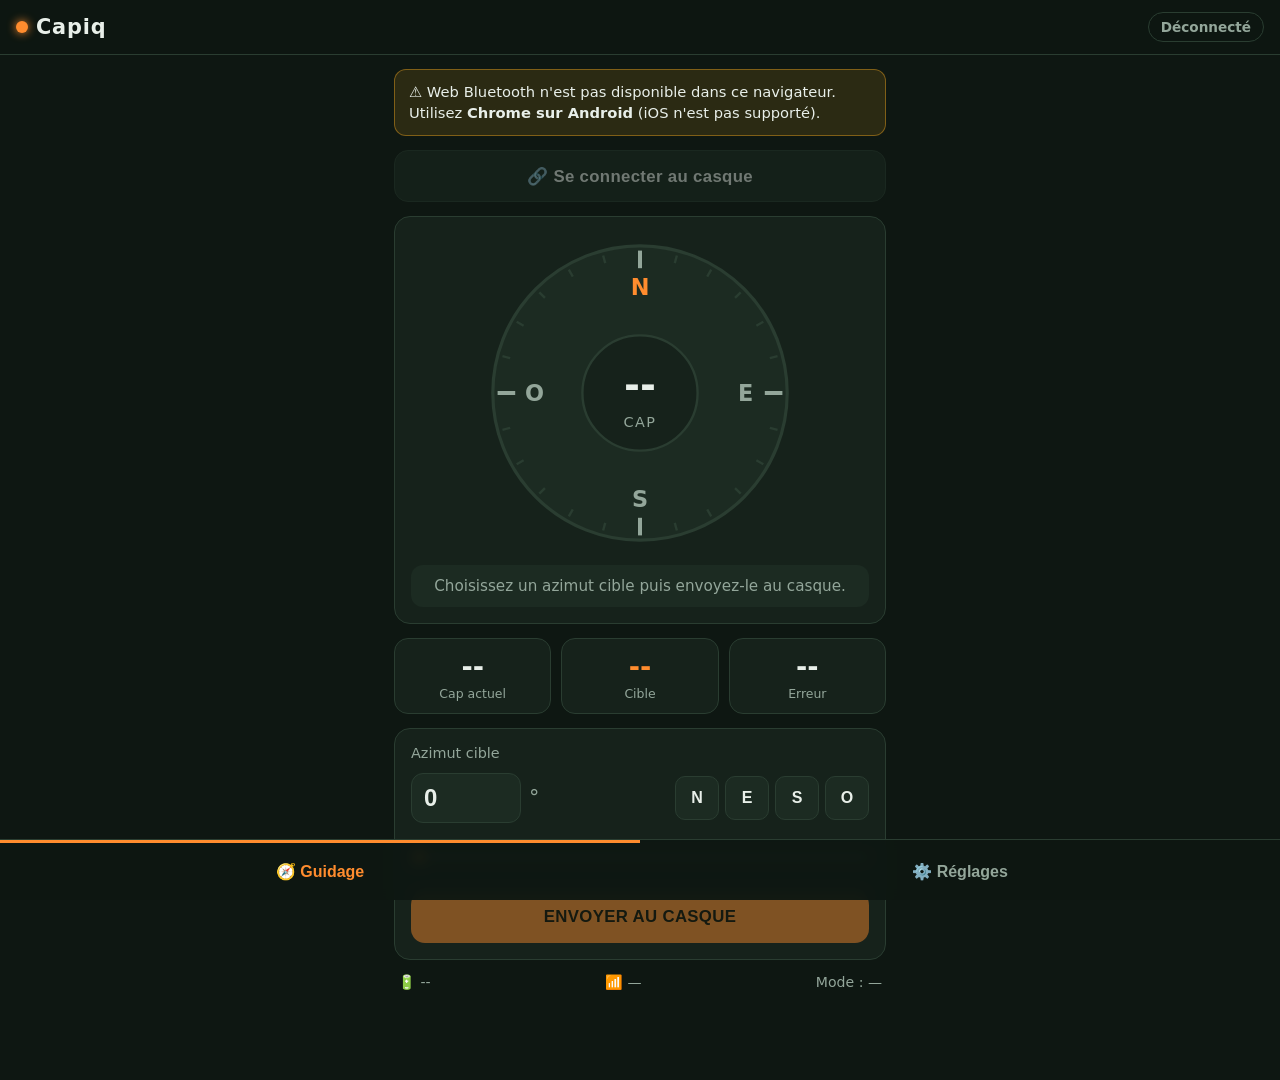
==== webapp/index.html @ d74240b7 "Initial commit: CapIQ firmware, webapp, and GitHub Pages workflow" ====
<!DOCTYPE html>
<html lang="fr">
<head>
  <meta charset="UTF-8">
  <meta name="viewport" content="width=device-width, initial-scale=1, viewport-fit=cover">
  <meta name="description" content="Capiq — guidage directionnel forestier. Configuration d'azimut et suivi temps réel du casque via Bluetooth.">
  <meta name="theme-color" content="#0e1712">
  <title>Capiq</title>
  <link rel="manifest" href="manifest.json">
  <link rel="icon" href="icons/icon-192.png">
  <link rel="apple-touch-icon" href="icons/icon-192.png">
  <link rel="stylesheet" href="css/style.css">
</head>
<body>

<header class="app-header">
  <div class="brand"><span class="brand-dot"></span> Capiq</div>
  <div class="status-pill" id="connection-pill" data-state="off">Déconnecté</div>
</header>

<main class="container">

  <!-- ================= VUE GUIDAGE ================= -->
  <section id="view-guidage" class="view active">

    <div class="banner warn hidden" id="bt-unsupported">
      ⚠️ Web Bluetooth n'est pas disponible dans ce navigateur.
      Utilisez <strong>Chrome sur Android</strong> (iOS n'est pas supporté).
    </div>
    <div class="banner info hidden" id="offline-banner">
      📴 Hors ligne — l'application reste pleinement fonctionnelle.
    </div>

    <button id="btn-connect" class="btn btn-secondary btn-block">🔗 Se connecter au casque</button>

    <div class="card compass-card">
      <svg id="compass-dial" viewBox="0 0 200 200" role="img"
           aria-label="Cadran boussole : cap actuel et azimut cible"></svg>
      <div id="direction-banner" class="direction-banner muted">
        Choisissez un azimut cible puis envoyez-le au casque.
      </div>
    </div>

    <div class="stats-row">
      <div class="stat">
        <div class="stat-value" id="stat-heading">--</div>
        <div class="stat-label">Cap actuel</div>
      </div>
      <div class="stat">
        <div class="stat-value accent" id="stat-target">--</div>
        <div class="stat-label">Cible</div>
      </div>
      <div class="stat">
        <div class="stat-value" id="stat-error">--</div>
        <div class="stat-label">Erreur</div>
      </div>
    </div>

    <div class="card">
      <label class="field-label" for="target-number">Azimut cible</label>
      <div class="target-row">
        <input type="number" id="target-number" inputmode="decimal"
               min="0" max="360" step="0.5" value="0">
        <span class="unit">°</span>
        <div class="cardinal-hints">
          <button class="chip" data-az="0">N</button>
          <button class="chip" data-az="90">E</button>
          <button class="chip" data-az="180">S</button>
          <button class="chip" data-az="270">O</button>
        </div>
      </div>
      <input type="range" id="target-slider" min="0" max="359" step="1" value="0"
             aria-label="Curseur azimut cible">
      <button id="send-target" class="btn btn-primary btn-block" disabled>
        ENVOYER AU CASQUE
      </button>
    </div>

    <div class="meta-row">
      <span id="battery-meta">🔋 --</span>
      <span id="signal-meta">📶 —</span>
      <span id="mode-meta">Mode : —</span>
    </div>

  </section>

  <!-- ================= VUE RÉGLAGES ================= -->
  <section id="view-reglages" class="view">

    <div class="card">
      <h2>Guidage LED</h2>
      <div class="setting">
        <label for="set-deadzone">Zone morte (aligné) <output id="val-deadzone">±2°</output></label>
        <input type="range" id="set-deadzone" min="0" max="10" step="0.5" value="2">
      </div>
      <div class="setting">
        <label for="set-brightness">Luminosité <output id="val-brightness">60 %</output></label>
        <input type="range" id="set-brightness" min="0" max="100" step="5" value="60">
      </div>
      <div class="setting">
        <label for="set-rate">Rafraîchissement <output id="val-rate">5 Hz</output></label>
        <input type="range" id="set-rate" min="1" max="10" step="1" value="5">
      </div>
    </div>

    <div class="card">
      <h2>Orientation</h2>
      <div class="setting">
        <label for="set-offset">Offset azimut (correction de montage)</label>
        <div class="target-row">
          <input type="number" id="set-offset" inputmode="decimal"
                 min="-180" max="180" step="0.5" value="0">
          <span class="unit">°</span>
        </div>
        <p class="hint">Ajoutez une correction fixe si le cap affiché est décalé
        par rapport à une boussole de référence.</p>
      </div>
      <button id="btn-apply-settings" class="btn btn-primary btn-block" disabled>
        Appliquer au casque
      </button>
      <p class="hint">Les réglages sont sauvegardés sur le téléphone et renvoyés
      automatiquement au casque à chaque connexion.</p>
    </div>

    <div class="card">
      <h2>Calibration du capteur</h2>
      <button id="btn-cal-imu" class="btn btn-secondary btn-block" disabled>
        Calibrer gyroscope (casque immobile, ~5 s)
      </button>
      <button id="btn-cal-mag" class="btn btn-secondary btn-block" disabled>
        Calibrer boussole (dessiner des 8, ~20 s)
      </button>
      <p class="hint" id="cal-status">Connectez-vous au casque pour lancer une calibration.
      À faire au premier montage, puis à chaque changement de position des composants
      sur la casquette. S'éloigner de tout métal (véhicule, scie).</p>
    </div>

    <div class="card">
      <h2>À propos</h2>
      <p class="hint">Application : <span id="about-app">0.1.0</span><br>
      Firmware casque : <span id="about-fw">—</span></p>
      <button id="btn-install" class="btn btn-secondary btn-block hidden">
        📲 Installer sur l'écran d'accueil
      </button>
    </div>

  </section>
</main>

<nav class="tabbar">
  <button class="tab active" data-view="guidage">🧭 Guidage</button>
  <button class="tab" data-view="reglages">⚙️ Réglages</button>
</nav>

<div id="toast" class="toast hidden" role="status"></div>

<noscript><p class="banner warn">Capiq nécessite JavaScript.</p></noscript>
<script type="module" src="src/app.js"></script>
</body>
</html>
---- webapp/css/style.css ----
/* ============================================================
   Capiq V0.1 — thème sombre "forêt"
   Conçu pour un téléphone en extérieur : gros caractères,
   fort contraste, cibles tactiles >= 48 px (gants).
   ============================================================ */

:root {
  --bg: #0e1712;
  --panel: #16221b;
  --panel-2: #1c2b22;
  --border: #2a3d31;
  --text: #e8efe9;
  --muted: #93a69a;
  --accent: #ff8c2e;        /* orange cible */
  --accent-dark: #d96f15;
  --ok: #3ecf6f;
  --warn: #ffb020;
  --err: #ff5252;
}

* { box-sizing: border-box; margin: 0; padding: 0; }

html { -webkit-text-size-adjust: 100%; }

body {
  font-family: system-ui, -apple-system, "Segoe UI", Roboto, sans-serif;
  background: var(--bg);
  color: var(--text);
  min-height: 100vh;
  padding-bottom: calc(76px + env(safe-area-inset-bottom));
}

/* ---------- En-tête ---------- */
.app-header {
  position: sticky;
  top: 0;
  z-index: 10;
  display: flex;
  align-items: center;
  justify-content: space-between;
  padding: 12px 16px;
  padding-top: calc(12px + env(safe-area-inset-top));
  background: rgba(14, 23, 18, 0.92);
  backdrop-filter: blur(6px);
  border-bottom: 1px solid var(--border);
}

.brand {
  font-size: 1.3rem;
  font-weight: 700;
  letter-spacing: 0.04em;
  display: flex;
  align-items: center;
  gap: 8px;
}

.brand-dot {
  width: 12px;
  height: 12px;
  border-radius: 50%;
  background: var(--accent);
  box-shadow: 0 0 10px var(--accent);
}

.status-pill {
  font-size: 0.85rem;
  font-weight: 600;
  padding: 6px 12px;
  border-radius: 999px;
  border: 1px solid var(--border);
  color: var(--muted);
}
.status-pill[data-state="on"]  { color: #06130a; background: var(--ok); border-color: var(--ok); }
.status-pill[data-state="wait"] { color: #131003; background: var(--warn); border-color: var(--warn); }

/* ---------- Structure ---------- */
.container {
  max-width: 520px;
  margin: 0 auto;
  padding: 14px;
  display: flex;
  flex-direction: column;
  gap: 14px;
}

.view { display: none; flex-direction: column; gap: 14px; }
.view.active { display: flex; }

.card {
  background: var(--panel);
  border: 1px solid var(--border);
  border-radius: 16px;
  padding: 16px;
  display: flex;
  flex-direction: column;
  gap: 12px;
}

.card h2 { font-size: 1rem; color: var(--muted); font-weight: 600; }

.hidden { display: none !important; }

/* ---------- Bannières ---------- */
.banner {
  padding: 12px 14px;
  border-radius: 12px;
  font-size: 0.92rem;
  line-height: 1.4;
}
.banner.warn { background: rgba(255, 176, 32, 0.12); border: 1px solid rgba(255, 176, 32, 0.4); }
.banner.info { background: rgba(147, 166, 154, 0.1); border: 1px solid var(--border); color: var(--muted); }

/* ---------- Boussole ---------- */
.compass-card { align-items: center; }

#compass-dial {
  width: min(76vw, 320px);
  height: auto;
  touch-action: none;   /* le doigt pilote le cadran, pas le défilement */
  user-select: none;
}

.direction-banner {
  width: 100%;
  text-align: center;
  font-size: 1.15rem;
  font-weight: 700;
  padding: 12px;
  border-radius: 12px;
  background: var(--panel-2);
}
.direction-banner.muted { color: var(--muted); font-weight: 500; font-size: 0.95rem; }
.direction-banner.ok    { color: #06130a; background: var(--ok); }
.direction-banner.turn  { color: #131003; background: var(--warn); }

/* ---------- Statistiques ---------- */
.stats-row { display: grid; grid-template-columns: 1fr 1fr 1fr; gap: 10px; }

.stat {
  background: var(--panel);
  border: 1px solid var(--border);
  border-radius: 14px;
  padding: 12px 8px;
  text-align: center;
}

.stat-value {
  font-size: 1.7rem;
  font-weight: 800;
  font-variant-numeric: tabular-nums;
}
.stat-value.accent { color: var(--accent); }
.stat-label { font-size: 0.78rem; color: var(--muted); margin-top: 4px; }

/* ---------- Saisie de cible ---------- */
.field-label { font-size: 0.9rem; color: var(--muted); }

.target-row { display: flex; align-items: center; gap: 8px; }

input[type="number"] {
  width: 110px;
  font-size: 1.5rem;
  font-weight: 700;
  padding: 10px 12px;
  border-radius: 12px;
  border: 1px solid var(--border);
  background: var(--panel-2);
  color: var(--text);
  font-variant-numeric: tabular-nums;
}

.unit { font-size: 1.3rem; color: var(--muted); }

.cardinal-hints { display: flex; gap: 6px; margin-left: auto; }

.chip {
  min-width: 44px;
  min-height: 44px;
  border-radius: 10px;
  border: 1px solid var(--border);
  background: var(--panel-2);
  color: var(--text);
  font-size: 1rem;
  font-weight: 700;
  cursor: pointer;
}
.chip:active { background: var(--accent); color: #131003; }

input[type="range"] {
  width: 100%;
  height: 44px;
  accent-color: var(--accent);
}

/* ---------- Boutons ---------- */
.btn {
  min-height: 52px;
  border-radius: 14px;
  border: none;
  font-size: 1.05rem;
  font-weight: 700;
  letter-spacing: 0.02em;
  cursor: pointer;
  transition: transform 0.06s ease, opacity 0.2s;
}
.btn:active { transform: scale(0.98); }
.btn:disabled { opacity: 0.45; cursor: not-allowed; }

.btn-block { width: 100%; }

.btn-primary { background: var(--accent); color: #131003; }
.btn-primary:not(:disabled):hover { background: var(--accent-dark); }

.btn-secondary {
  background: var(--panel-2);
  color: var(--text);
  border: 1px solid var(--border);
}

/* ---------- Méta ---------- */
.meta-row {
  display: flex;
  justify-content: space-between;
  gap: 8px;
  font-size: 0.88rem;
  color: var(--muted);
  padding: 0 4px;
}

/* ---------- Réglages ---------- */
.setting { display: flex; flex-direction: column; gap: 6px; }

.setting label {
  display: flex;
  justify-content: space-between;
  font-size: 0.92rem;
  color: var(--text);
}

.setting output { color: var(--accent); font-weight: 700; font-variant-numeric: tabular-nums; }

.hint { font-size: 0.82rem; color: var(--muted); line-height: 1.45; }

/* ---------- Barre d'onglets ---------- */
.tabbar {
  position: fixed;
  bottom: 0;
  left: 0;
  right: 0;
  display: flex;
  background: rgba(14, 23, 18, 0.96);
  backdrop-filter: blur(6px);
  border-top: 1px solid var(--border);
  padding-bottom: env(safe-area-inset-bottom);
  z-index: 10;
}

.tab {
  flex: 1;
  min-height: 60px;
  background: none;
  border: none;
  color: var(--muted);
  font-size: 1rem;
  font-weight: 600;
  cursor: pointer;
  border-top: 3px solid transparent;
}
.tab.active { color: var(--accent); border-top-color: var(--accent); }

/* ---------- Toast ---------- */
.toast {
  position: fixed;
  bottom: calc(84px + env(safe-area-inset-bottom));
  left: 50%;
  transform: translateX(-50%);
  max-width: 90vw;
  background: var(--panel-2);
  border: 1px solid var(--border);
  color: var(--text);
  padding: 12px 18px;
  border-radius: 12px;
  font-size: 0.95rem;
  box-shadow: 0 6px 24px rgba(0, 0, 0, 0.5);
  z-index: 20;
  animation: toast-in 0.2s ease;
}

@keyframes toast-in {
  from { opacity: 0; transform: translateX(-50%) translateY(8px); }
  to   { opacity: 1; transform: translateX(-50%) translateY(0); }
}
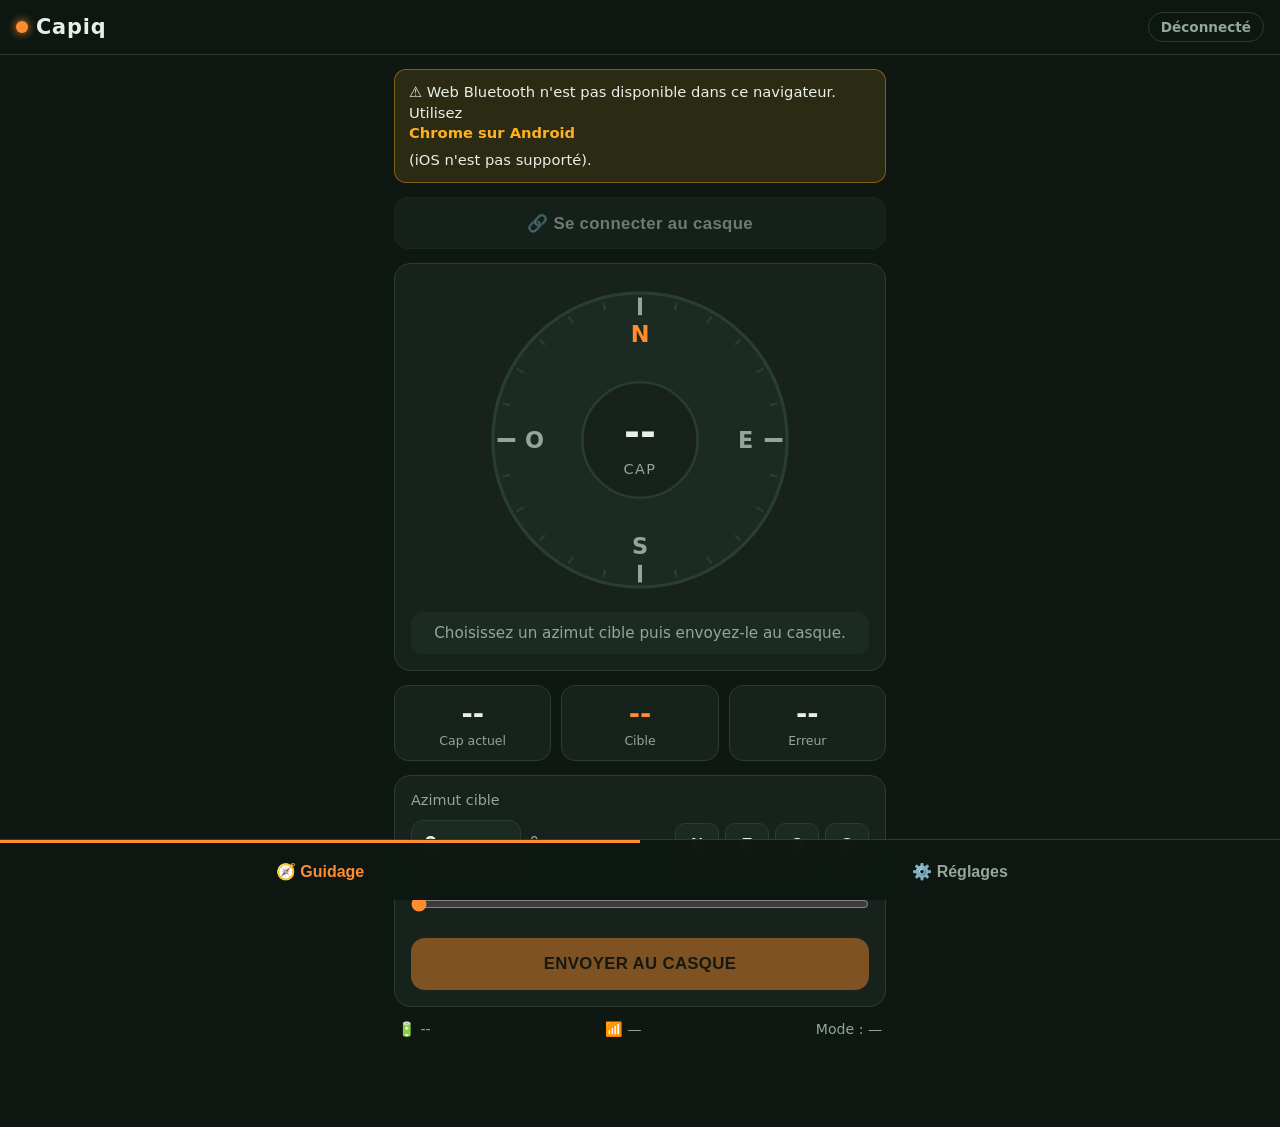
==== commit 663c9fc4: "feat(imu): mode degrade gyroscope seul pour les modules MPU-6500 Le module monte n'est pas un MPU-92" ====
--- a/webapp/index.html
+++ b/webapp/index.html
@@ -33,11 +33,34 @@
 
     <button id="btn-connect" class="btn btn-secondary btn-block">🔗 Se connecter au casque</button>
 
+    <div class="banner err hidden" id="connect-error">
+      <strong id="connect-error-title"></strong>
+      <p id="connect-error-advice"></p>
+      <button id="btn-connect-all" class="btn btn-secondary btn-block">
+        🔍 Afficher tous les appareils Bluetooth
+      </button>
+    </div>
+
     <div class="card compass-card">
       <svg id="compass-dial" viewBox="0 0 200 200" role="img"
            aria-label="Cadran boussole : cap actuel et azimut cible"></svg>
       <div id="direction-banner" class="direction-banner muted">
         Choisissez un azimut cible puis envoyez-le au casque.
+      </div>
+    </div>
+
+    <div class="banner warn hidden" id="relative-heading-notice">
+      <strong>Cap relatif — capteur sans boussole</strong>
+      <p>Le module ne possède pas de magnétomètre : le cap affiché n'est
+      <em>pas</em> un azimut vrai et dérive d'environ 2° par minute.
+      Orientez-vous avec une boussole, indiquez le cap réel ci-dessous,
+      puis recalez.</p>
+      <div class="target-row">
+        <input type="number" id="align-heading" inputmode="decimal"
+               min="0" max="359" step="1" value="0"
+               aria-label="Cap réel mesuré à la boussole">
+        <span class="unit">°</span>
+        <button id="btn-align" class="btn btn-secondary" disabled>Recaler</button>
       </div>
     </div>
 
@@ -136,6 +159,36 @@
     </div>
 
     <div class="card">
+      <h2>Dépannage Bluetooth</h2>
+      <p class="hint">
+        <strong>Ne jumelez pas Capiq dans les réglages Bluetooth d'Android.</strong>
+        Le casque n'utilise aucun appairage : le jumelage occupe la liaison et
+        empêche l'application de s'y connecter. Si Capiq figure déjà dans la
+        liste des appareils jumelés, choisissez <em>Oublier</em>.
+      </p>
+      <p class="hint">
+        Connexion toujours impossible ? Dans l'ordre :<br>
+        1. désactiver puis réactiver le Bluetooth du téléphone ;<br>
+        2. redémarrer le casque (débrancher/rebrancher) ;<br>
+        3. utiliser <em>Afficher tous les appareils Bluetooth</em> sur l'écran
+        Guidage si « Capiq » n'apparaît pas dans la liste ;<br>
+        4. vérifier qu'aucun autre téléphone n'est déjà connecté au casque.
+      </p>
+      <p class="hint">
+        <strong>Sur Android, si la liste du sélecteur reste vide</strong>, c'est
+        presque toujours l'un de ces deux points :<br>
+        • la <em>Localisation</em> (GPS) du téléphone est désactivée — Android
+        l'exige pour que Chrome puisse scanner en BLE, même sans usage du GPS ;<br>
+        • la permission <em>Appareils à proximité</em> est refusée à Chrome
+        (Paramètres → Applications → Chrome → Autorisations).
+      </p>
+      <button id="btn-diag" class="btn btn-secondary btn-block">
+        🩺 Lancer le diagnostic Bluetooth
+      </button>
+      <pre id="diag-output" class="diag hidden"></pre>
+    </div>
+
+    <div class="card">
       <h2>À propos</h2>
       <p class="hint">Application : <span id="about-app">0.1.0</span><br>
       Firmware casque : <span id="about-fw">—</span></p>
--- a/webapp/css/style.css
+++ b/webapp/css/style.css
@@ -109,6 +109,14 @@
 }
 .banner.warn { background: rgba(255, 176, 32, 0.12); border: 1px solid rgba(255, 176, 32, 0.4); }
 .banner.info { background: rgba(147, 166, 154, 0.1); border: 1px solid var(--border); color: var(--muted); }
+.banner.err  { background: rgba(255, 82, 82, 0.12); border: 1px solid rgba(255, 82, 82, 0.45); }
+
+.banner.err strong  { display: block; margin-bottom: 6px; color: var(--err); }
+.banner.warn strong { display: block; margin-bottom: 6px; color: var(--warn); }
+.banner.err p, .banner.warn p { margin-bottom: 12px; }
+
+/* Le bouton de recalage tient sur la ligne de saisie, sans l'écraser. */
+#relative-heading-notice .btn { min-height: 48px; padding: 0 16px; margin-left: auto; }
 
 /* ---------- Boussole ---------- */
 .compass-card { align-items: center; }
@@ -240,6 +248,20 @@
 .setting output { color: var(--accent); font-weight: 700; font-variant-numeric: tabular-nums; }
 
 .hint { font-size: 0.82rem; color: var(--muted); line-height: 1.45; }
+
+.diag {
+  background: var(--bg);
+  border: 1px solid var(--border);
+  border-radius: 10px;
+  padding: 12px;
+  font-family: Consolas, "Courier New", monospace;
+  font-size: 0.78rem;
+  line-height: 1.6;
+  color: var(--text);
+  white-space: pre-wrap;
+  word-break: break-word;
+  overflow-x: auto;
+}
 
 /* ---------- Barre d'onglets ---------- */
 .tabbar {
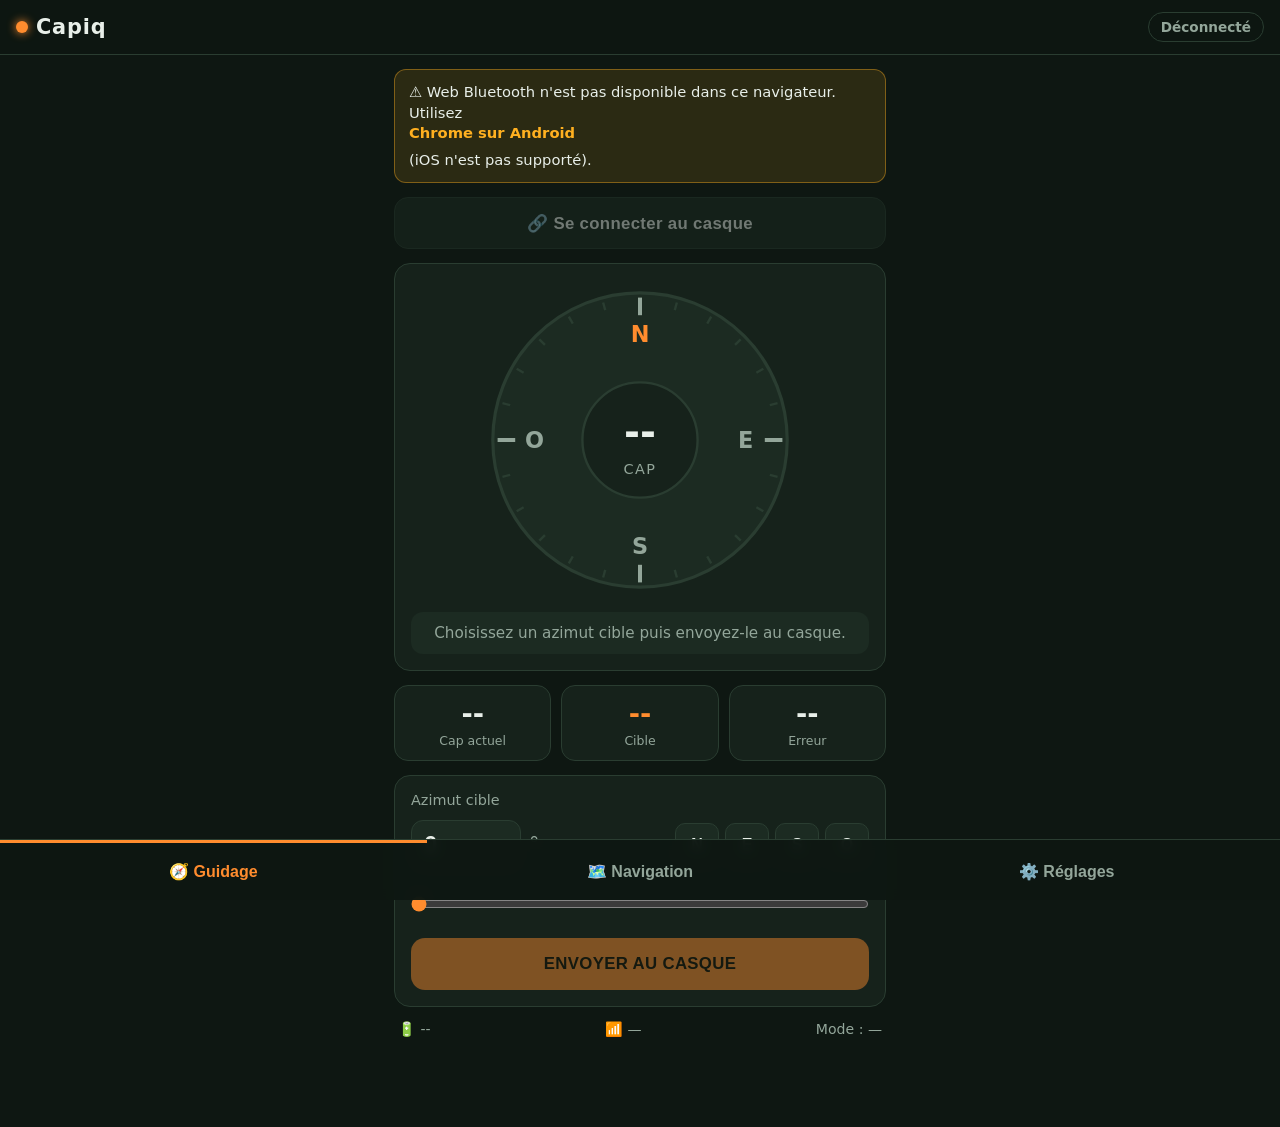
==== commit 19c673a9: "feat(nav): interface de navigation GPS Nouvel onglet Navigation qui referme la chaine : position GPS" ====
--- a/webapp/index.html
+++ b/webapp/index.html
@@ -97,6 +97,9 @@
       <button id="send-target" class="btn btn-primary btn-block" disabled>
         ENVOYER AU CASQUE
       </button>
+      <p class="hint pending-hint hidden" id="target-pending-hint">
+        ⬆ Cible modifiée — pas encore active sur le casque.
+      </p>
     </div>
 
     <div class="meta-row">
@@ -107,6 +110,116 @@
 
   </section>
 
+  <!-- ================= VUE NAVIGATION ================= -->
+  <section id="view-navigation" class="view">
+
+    <div class="card">
+      <h2>Position GPS</h2>
+      <button id="btn-gps-toggle" class="btn btn-secondary btn-block">
+        📍 Activer le GPS
+      </button>
+      <div class="stats-row">
+        <div class="stat">
+          <div class="stat-value small" id="gps-lat">--</div>
+          <div class="stat-label">Latitude</div>
+        </div>
+        <div class="stat">
+          <div class="stat-value small" id="gps-lon">--</div>
+          <div class="stat-label">Longitude</div>
+        </div>
+        <div class="stat">
+          <div class="stat-value small" id="gps-acc">--</div>
+          <div class="stat-label">Précision</div>
+        </div>
+      </div>
+      <p class="hint" id="gps-status">GPS inactif. Le suivi consomme la batterie
+      du téléphone : ne l'activez qu'en déplacement.</p>
+    </div>
+
+    <div class="card hidden" id="nav-active">
+      <h2>Destination : <span id="nav-target-name">—</span></h2>
+      <div class="stats-row">
+        <div class="stat">
+          <div class="stat-value accent" id="nav-distance">--</div>
+          <div class="stat-label">Distance</div>
+        </div>
+        <div class="stat">
+          <div class="stat-value" id="nav-bearing-true">--</div>
+          <div class="stat-label">Azimut vrai</div>
+        </div>
+        <div class="stat">
+          <div class="stat-value" id="nav-bearing-mag">--</div>
+          <div class="stat-label">Azimut magn.</div>
+        </div>
+      </div>
+      <label class="switch-row" for="nav-auto">
+        <span>Envoyer le cap au casque en continu</span>
+        <input type="checkbox" id="nav-auto">
+      </label>
+      <p class="hint" id="nav-auto-hint">Le casque suivra automatiquement la
+      direction de la destination à mesure que vous avancez.</p>
+      <button id="btn-nav-stop" class="btn btn-secondary btn-block">
+        Arrêter la navigation
+      </button>
+    </div>
+
+    <div class="banner warn hidden" id="nav-relative-warning">
+      <strong>Le casque n'a pas de boussole</strong>
+      <p>Son cap est relatif et dérive : un azimut GPS n'a de sens que si vous
+      recalez le casque juste avant de partir, puis régulièrement en chemin.
+      Le BNO086 lèvera cette limite.</p>
+    </div>
+
+    <div class="card">
+      <h2>Points de destination</h2>
+      <ul class="wp-list" id="waypoint-list"></ul>
+      <p class="hint" id="waypoint-empty">Aucun point enregistré. Capturez votre
+      position actuelle, saisissez des coordonnées, ou importez un GPX.</p>
+
+      <button id="btn-wp-here" class="btn btn-secondary btn-block" disabled>
+        📌 Enregistrer ma position actuelle
+      </button>
+
+      <div class="wp-form">
+        <input type="number" id="wp-lat" inputmode="decimal" step="0.000001"
+               placeholder="latitude" aria-label="Latitude du nouveau point">
+        <input type="number" id="wp-lon" inputmode="decimal" step="0.000001"
+               placeholder="longitude" aria-label="Longitude du nouveau point">
+      </div>
+      <input type="text" id="wp-name" class="wp-name"
+             placeholder="Nom du point (facultatif)" aria-label="Nom du point">
+      <button id="btn-wp-add" class="btn btn-secondary btn-block">
+        Ajouter ce point
+      </button>
+
+      <label class="btn btn-secondary btn-block file-btn" for="wp-import">
+        📂 Importer un fichier GPX
+      </label>
+      <input type="file" id="wp-import" class="hidden"
+             accept=".gpx,application/gpx+xml,application/xml,text/xml">
+      <p class="hint" id="import-status"></p>
+    </div>
+
+    <div class="card">
+      <h2>Déclinaison magnétique</h2>
+      <p class="hint" id="wmm-status">Vérification du modèle…</p>
+      <div class="setting hidden" id="manual-decl-row">
+        <label for="set-declination">Déclinaison manuelle
+          <output id="val-declination">0°</output>
+        </label>
+        <div class="target-row">
+          <input type="number" id="set-declination" inputmode="decimal"
+                 min="-90" max="90" step="0.1" value="0">
+          <span class="unit">°</span>
+        </div>
+        <p class="hint">Négative vers l'ouest (environ −16° dans le
+        Bas-Saint-Laurent). Valeur de référence :
+        calculateur du gouvernement du Canada.</p>
+      </div>
+    </div>
+
+  </section>
+
   <!-- ================= VUE RÉGLAGES ================= -->
   <section id="view-reglages" class="view">
 
@@ -128,6 +241,15 @@
 
     <div class="card">
       <h2>Orientation</h2>
+      <div class="setting">
+        <label class="switch-row" for="set-invert">
+          <span>Inverser le sens de rotation</span>
+          <input type="checkbox" id="set-invert">
+        </label>
+        <p class="hint">Si le cap tourne dans le mauvais sens quand vous
+        pivotez la tête, activez cette option. Prend effet immédiatement,
+        sans décaler le cap actuel.</p>
+      </div>
       <div class="setting">
         <label for="set-offset">Offset azimut (correction de montage)</label>
         <div class="target-row">
@@ -202,6 +324,7 @@
 
 <nav class="tabbar">
   <button class="tab active" data-view="guidage">🧭 Guidage</button>
+  <button class="tab" data-view="navigation">🗺️ Navigation</button>
   <button class="tab" data-view="reglages">⚙️ Réglages</button>
 </nav>
 
--- a/webapp/css/style.css
+++ b/webapp/css/style.css
@@ -158,7 +158,70 @@
   font-variant-numeric: tabular-nums;
 }
 .stat-value.accent { color: var(--accent); }
+
+/* Cible saisie mais pas encore envoyée au casque : on la distingue de la
+   cible réellement active, sinon l'utilisateur croit le guidage à jour. */
+.stat-value.pending { opacity: 0.55; font-style: italic; }
+.pending-hint { color: var(--warn); text-align: center; }
 .stat-label { font-size: 0.78rem; color: var(--muted); margin-top: 4px; }
+
+/* Coordonnées : plus longues que des degrés, on réduit pour éviter la coupure. */
+.stat-value.small { font-size: 1.05rem; }
+
+/* ---------- Liste de points de destination ---------- */
+.wp-list { list-style: none; display: flex; flex-direction: column; gap: 8px; }
+
+.wp-item {
+  display: flex;
+  align-items: center;
+  gap: 10px;
+  background: var(--panel-2);
+  border: 1px solid var(--border);
+  border-radius: 12px;
+  padding: 10px 12px;
+}
+.wp-item.selected { border-color: var(--accent); background: rgba(255, 140, 46, 0.12); }
+
+.wp-item .wp-main { flex: 1; min-width: 0; cursor: pointer; }
+.wp-item .wp-title {
+  font-weight: 600;
+  overflow: hidden;
+  text-overflow: ellipsis;
+  white-space: nowrap;
+}
+.wp-item .wp-coords {
+  font-size: 0.76rem;
+  color: var(--muted);
+  font-variant-numeric: tabular-nums;
+}
+.wp-item .wp-del {
+  flex: none;
+  min-width: 44px;
+  min-height: 44px;
+  border-radius: 10px;
+  border: 1px solid var(--border);
+  background: transparent;
+  color: var(--muted);
+  font-size: 1.1rem;
+  cursor: pointer;
+}
+.wp-item .wp-del:active { color: var(--err); border-color: var(--err); }
+
+.wp-form { display: flex; gap: 8px; }
+.wp-form input { flex: 1; min-width: 0; width: auto; font-size: 1rem; }
+
+.wp-name {
+  width: 100%;
+  font-size: 1rem;
+  padding: 10px 12px;
+  border-radius: 12px;
+  border: 1px solid var(--border);
+  background: var(--panel-2);
+  color: var(--text);
+}
+
+/* <label> stylé en bouton pour déclencher l'input file caché. */
+.file-btn { display: flex; align-items: center; justify-content: center; }
 
 /* ---------- Saisie de cible ---------- */
 .field-label { font-size: 0.9rem; color: var(--muted); }
@@ -248,6 +311,23 @@
 .setting output { color: var(--accent); font-weight: 700; font-variant-numeric: tabular-nums; }
 
 .hint { font-size: 0.82rem; color: var(--muted); line-height: 1.45; }
+
+/* Interrupteur : cible tactile pleine largeur, utilisable avec des gants. */
+.switch-row {
+  display: flex;
+  align-items: center;
+  justify-content: space-between;
+  gap: 12px;
+  min-height: 48px;
+  cursor: pointer;
+}
+.switch-row input[type="checkbox"] {
+  width: 52px;
+  height: 30px;
+  flex: none;
+  accent-color: var(--accent);
+  cursor: pointer;
+}
 
 .diag {
   background: var(--bg);
